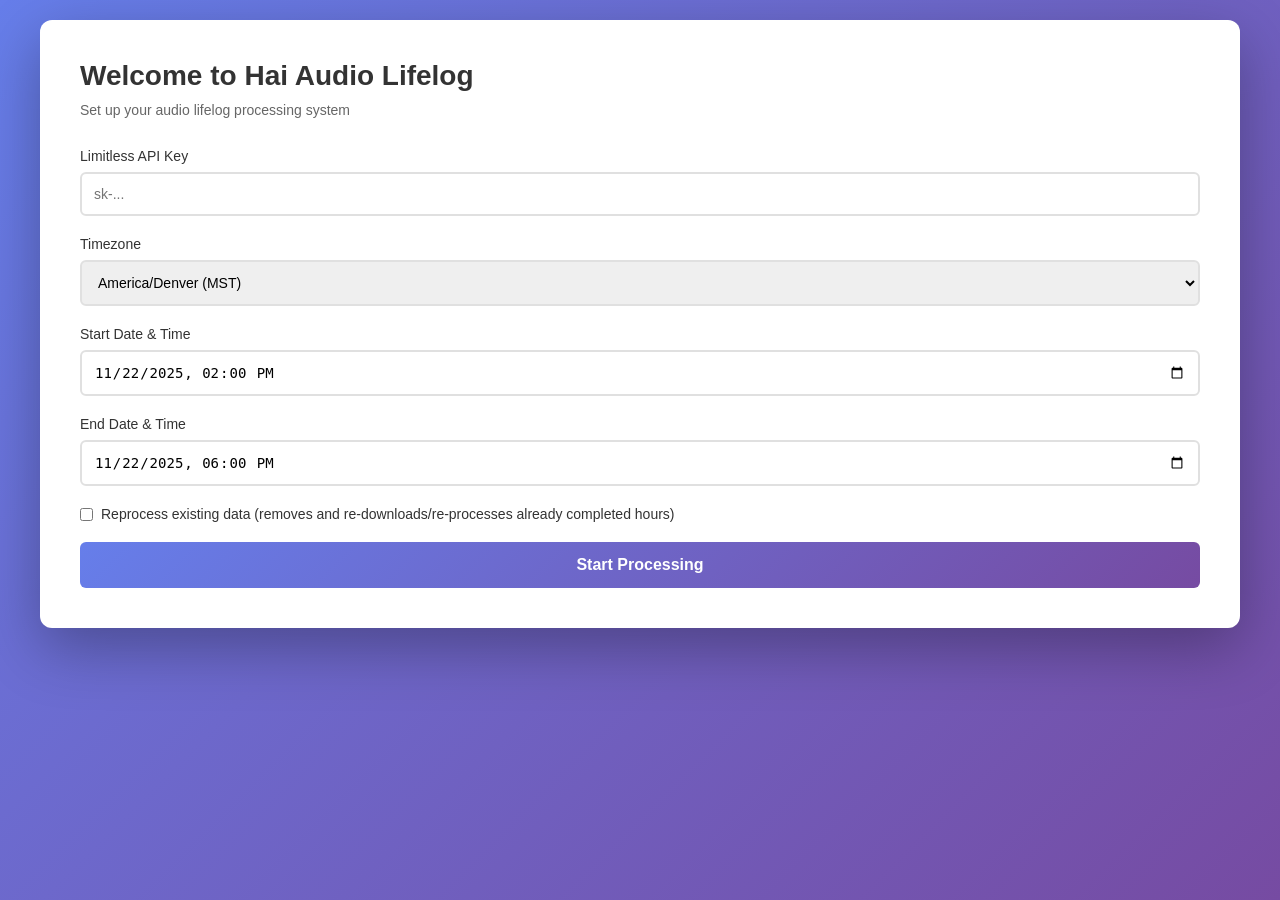
==== onboard/templates/index.html @ 4b1d49b9 "checkpoint: semi-working onboarding server with progress tracking - Added datetime range picker UI (" ====
<!DOCTYPE html>
<html lang="en">
<head>
    <meta charset="UTF-8">
    <meta name="viewport" content="width=device-width, initial-scale=1.0">
    <title>Hai Audio Lifelog - Setup</title>
    <style>
        * {
            margin: 0;
            padding: 0;
            box-sizing: border-box;
        }

        body {
            font-family: -apple-system, BlinkMacSystemFont, 'Segoe UI', Roboto, Oxygen, Ubuntu, Cantarell, sans-serif;
            background: linear-gradient(135deg, #667eea 0%, #764ba2 100%);
            min-height: 100vh;
            padding: 20px;
        }

        .container {
            background: white;
            border-radius: 12px;
            box-shadow: 0 20px 60px rgba(0, 0, 0, 0.3);
            max-width: 1200px;
            margin: 0 auto;
            padding: 40px;
        }

        h1 {
            color: #333;
            margin-bottom: 10px;
            font-size: 28px;
        }

        .subtitle {
            color: #666;
            margin-bottom: 30px;
            font-size: 14px;
        }

        .form-group {
            margin-bottom: 20px;
        }

        label {
            display: block;
            margin-bottom: 8px;
            color: #333;
            font-weight: 500;
            font-size: 14px;
        }

        input[type="text"],
        input[type="date"],
        input[type="datetime-local"],
        select {
            width: 100%;
            padding: 12px;
            border: 2px solid #e0e0e0;
            border-radius: 6px;
            font-size: 14px;
            transition: border-color 0.3s;
        }

        input:focus, select:focus {
            outline: none;
            border-color: #667eea;
        }

        button {
            width: 100%;
            padding: 14px;
            background: linear-gradient(135deg, #667eea 0%, #764ba2 100%);
            color: white;
            border: none;
            border-radius: 6px;
            font-size: 16px;
            font-weight: 600;
            cursor: pointer;
            transition: transform 0.2s, box-shadow 0.2s;
        }

        button:hover:not(:disabled) {
            transform: translateY(-2px);
            box-shadow: 0 4px 12px rgba(102, 126, 234, 0.4);
        }

        button:disabled {
            opacity: 0.6;
            cursor: not-allowed;
        }

        .date-selection {
            margin-bottom: 20px;
        }

        .date-range-inputs {
            display: flex;
            gap: 10px;
            margin-bottom: 10px;
        }

        .date-range-inputs input {
            flex: 1;
        }

        .date-list {
            max-height: 200px;
            overflow-y: auto;
            border: 2px solid #e0e0e0;
            border-radius: 6px;
            padding: 10px;
            margin-top: 10px;
        }

        .date-checkbox {
            display: flex;
            align-items: center;
            padding: 8px;
            margin: 4px 0;
        }

        .date-checkbox input[type="checkbox"] {
            width: auto;
            margin-right: 10px;
        }

        .status {
            margin-top: 30px;
            display: none;
        }

        .status.active {
            display: block;
        }

        .progress-table {
            width: 100%;
            border-collapse: collapse;
            margin-top: 20px;
        }

        .progress-table th,
        .progress-table td {
            padding: 12px;
            text-align: left;
            border-bottom: 1px solid #e0e0e0;
        }

        .progress-table th {
            background: #f5f5f5;
            font-weight: 600;
            color: #333;
            position: sticky;
            top: 0;
        }

        .progress-table tr:hover {
            background: #f9f9f9;
        }

        .stage-cell {
            min-width: 150px;
        }

        .progress-container {
            display: flex;
            align-items: center;
            gap: 8px;
        }

        .progress-bar {
            flex: 1;
            height: 20px;
            background: #e0e0e0;
            border-radius: 10px;
            overflow: hidden;
            position: relative;
        }

        .progress-fill {
            height: 100%;
            background: linear-gradient(90deg, #667eea 0%, #764ba2 100%);
            transition: width 0.3s;
            width: 0%;
        }

        .progress-fill.done {
            background: #27ae60;
        }

        .checkmark {
            color: #27ae60;
            font-size: 18px;
            font-weight: bold;
        }

        .error {
            color: #e74c3c;
            font-size: 12px;
            margin-top: 4px;
        }

        .overall-progress {
            margin-top: 20px;
            padding: 15px;
            background: #f5f5f5;
            border-radius: 6px;
        }

        .overall-progress h3 {
            margin-bottom: 10px;
            color: #333;
        }

        .error-message {
            color: #e74c3c;
            margin-top: 10px;
            padding: 10px;
            background: #fee;
            border-radius: 4px;
            font-size: 14px;
        }
    </style>
</head>
<body>
    <div class="container">
        <h1>Welcome to Hai Audio Lifelog</h1>
        <p class="subtitle">Set up your audio lifelog processing system</p>

        <div id="onboarding">
            <form id="setupForm">
                <div class="form-group">
                    <label for="apiKey">Limitless API Key</label>
                    <input type="text" id="apiKey" name="apiKey" required 
                           placeholder="sk-..." autocomplete="off">
                </div>

                <div class="form-group">
                    <label for="timezone">Timezone</label>
                    <select id="timezone" name="timezone">
                        <option value="America/Denver">America/Denver (MST)</option>
                        <option value="America/Los_Angeles">America/Los_Angeles (PST)</option>
                        <option value="America/New_York">America/New_York (EST)</option>
                        <option value="UTC">UTC</option>
                    </select>
                </div>

                <div class="form-group">
                    <label for="startTime">Start Date & Time</label>
                    <input type="datetime-local" id="startTime" name="startTime" required>
                </div>

                <div class="form-group">
                    <label for="endTime">End Date & Time</label>
                    <input type="datetime-local" id="endTime" name="endTime" required>
                </div>

                <div class="form-group">
                    <label style="display: flex; align-items: center; gap: 8px; cursor: pointer;">
                        <input type="checkbox" id="reprocess" name="reprocess" style="width: auto; margin: 0;">
                        <span>Reprocess existing data (removes and re-downloads/re-processes already completed hours)</span>
                    </label>
                </div>

                <button type="submit" id="submitBtn">Start Processing</button>
            </form>
        </div>

        <div id="status" class="status">
            <div style="display: flex; justify-content: space-between; align-items: center; margin-bottom: 20px;">
                <h3 style="margin: 0;">Processing Status</h3>
                <button id="cancelBtn" style="display: none; padding: 8px 16px; background: #e74c3c; color: white; border: none; border-radius: 6px; cursor: pointer; font-size: 14px; font-weight: 600;" onclick="cancelJob()">Cancel Processing</button>
            </div>
            <div class="overall-progress">
                <h3>Overall Progress</h3>
                <div class="progress-bar">
                    <div class="progress-fill" id="overallProgressFill"></div>
                </div>
                <div style="text-align: center; margin-top: 8px; color: #666; font-size: 14px;">
                    <span id="overallProgressText">0%</span>
                </div>
            </div>

            <table class="progress-table" id="progressTable">
                <thead>
                    <tr>
                        <th>Time</th>
                        <th>Lifelog</th>
                        <th>Audio</th>
                        <th>Diarize</th>
                    </tr>
                </thead>
                <tbody id="progressTableBody">
                </tbody>
            </table>

            <div id="errorMessage" class="error-message" style="display: none;"></div>
        </div>
    </div>

    <script>
        let jobId = null;
        let pollInterval = null;

        // Form submission
        document.getElementById('setupForm').addEventListener('submit', async (e) => {
            e.preventDefault();

            const apiKey = document.getElementById('apiKey').value;
            const timezone = document.getElementById('timezone').value;
            const startTime = document.getElementById('startTime').value;
            const endTime = document.getElementById('endTime').value;
            const reprocess = document.getElementById('reprocess').checked;

            if (!startTime || !endTime) {
                alert('Please select both start and end times');
                return;
            }

            const start = new Date(startTime);
            const end = new Date(endTime);

            if (start >= end) {
                alert('End time must be after start time');
                return;
            }

            // Hide form, show status
            document.getElementById('onboarding').style.display = 'none';
            document.getElementById('status').classList.add('active');

            // Initialize progress table (will be populated from server response)
            document.getElementById('progressTableBody').innerHTML = '<tr><td colspan="4" style="text-align: center; padding: 20px;">Initializing...</td></tr>';

            try {
                const response = await fetch('/api/submit', {
                    method: 'POST',
                    headers: {
                        'Content-Type': 'application/json',
                    },
                    body: JSON.stringify({
                        apiKey: apiKey,
                        startTime: start.toISOString(),
                        endTime: end.toISOString(),
                        timezone: timezone,
                        reprocess: reprocess,
                    }),
                });

                if (!response.ok) {
                    const error = await response.text();
                    throw new Error(error);
                }

                const data = await response.json();
                jobId = data.jobId;

                // Show cancel button
                document.getElementById('cancelBtn').style.display = 'block';

                // Start polling
                pollStatus();
            } catch (error) {
                showError(error.message);
            }
        });

        function initializeProgressTable(hourProgress) {
            const tbody = document.getElementById('progressTableBody');
            const hours = Object.keys(hourProgress || {}).sort();
            
            if (hours.length === 0) {
                tbody.innerHTML = '<tr><td colspan="4" style="text-align: center; padding: 20px;">No hours to process</td></tr>';
                return;
            }
            
            tbody.innerHTML = hours.map(hour => `
                <tr data-hour="${hour}">
                    <td>${formatHour(hour)}</td>
                    <td class="stage-cell" data-stage="lifelog">
                        <div class="progress-container">
                            <div class="progress-bar">
                                <div class="progress-fill" style="width: 0%"></div>
                            </div>
                            <span class="checkmark" style="display: none;">✓</span>
                        </div>
                    </td>
                    <td class="stage-cell" data-stage="audio">
                        <div class="progress-container">
                            <div class="progress-bar">
                                <div class="progress-fill" style="width: 0%"></div>
                            </div>
                            <span class="checkmark" style="display: none;">✓</span>
                        </div>
                    </td>
                    <td class="stage-cell" data-stage="diarize">
                        <div class="progress-container">
                            <div class="progress-bar">
                                <div class="progress-fill" style="width: 0%"></div>
                            </div>
                            <span class="checkmark" style="display: none;">✓</span>
                        </div>
                    </td>
                </tr>
            `).join('');
        }

        function formatHour(hourStr) {
            // Format "2025-11-22 15:04" to "2025-11-22 15:00"
            const [date, time] = hourStr.split(' ');
            const [hour] = time.split(':');
            return `${date} ${hour}:00`;
        }

        async function pollStatus() {
            if (!jobId) return;

            try {
                const response = await fetch(`/api/status?jobId=${jobId}`);
                if (!response.ok) {
                    throw new Error('Failed to get status');
                }

                const job = await response.json();
                updateProgress(job);

                // Continue polling if not completed, failed, or cancelled
                if (job.status === 'completed' || job.status === 'failed' || job.status === 'cancelled') {
                    if (pollInterval) {
                        clearInterval(pollInterval);
                    }
                    // Hide cancel button
                    document.getElementById('cancelBtn').style.display = 'none';
                    if (job.status === 'failed') {
                        showError(job.error || 'Processing failed');
                    } else if (job.status === 'cancelled') {
                        showError('Processing was cancelled');
                    }
                } else {
                    // Poll again in 1 second
                    if (!pollInterval) {
                        pollInterval = setInterval(pollStatus, 1000);
                    }
                }
            } catch (error) {
                showError(error.message);
                if (pollInterval) {
                    clearInterval(pollInterval);
                }
            }
        }

        function updateProgress(job) {
            // Update overall progress
            document.getElementById('overallProgressFill').style.width = job.progress + '%';
            document.getElementById('overallProgressText').textContent = job.progress + '%';

            // Initialize table if needed
            if (job.hour_progress && Object.keys(job.hour_progress).length > 0) {
                const tbody = document.getElementById('progressTableBody');
                if (tbody.children.length === 0 || tbody.children[0].textContent.includes('Initializing')) {
                    initializeProgressTable(job.hour_progress);
                }
            }

            // Update per-hour progress
            for (const [hour, progress] of Object.entries(job.hour_progress || {})) {
                updateHourProgress(hour, progress);
            }
        }

        function updateHourProgress(hour, progress) {
            const row = document.querySelector(`tr[data-hour="${hour}"]`);
            if (!row) {
                // Row doesn't exist yet, initialize table
                initializeProgressTable({[hour]: progress});
                return;
            }

            // Update each stage
            ['lifelog', 'audio', 'diarize'].forEach(stage => {
                const cell = row.querySelector(`td[data-stage="${stage}"]`);
                if (!cell) return;

                const progressFill = cell.querySelector('.progress-fill');
                const checkmark = cell.querySelector('.checkmark');
                const status = progress[stage];
                const stageProgress = progress[`${stage}_progress`] || 0;

                if (status === 'done') {
                    progressFill.style.width = '100%';
                    progressFill.classList.add('done');
                    checkmark.style.display = 'inline';
                } else if (status === 'running') {
                    progressFill.style.width = stageProgress + '%';
                    progressFill.classList.remove('done');
                    checkmark.style.display = 'none';
                } else if (status === 'failed') {
                    progressFill.style.width = '100%';
                    progressFill.style.background = '#e74c3c';
                    checkmark.style.display = 'none';
                    // Only show error message if it exists and hasn't been shown already
                    if (progress.error && progress.error.trim() !== '') {
                        // Check if error div already exists
                        let errorDiv = cell.querySelector('.error');
                        if (!errorDiv) {
                            errorDiv = document.createElement('div');
                            errorDiv.className = 'error';
                            cell.appendChild(errorDiv);
                        }
                        errorDiv.textContent = progress.error;
                    }
                } else {
                    progressFill.style.width = '0%';
                    progressFill.classList.remove('done');
                    checkmark.style.display = 'none';
                }
            });
        }

        function showError(message) {
            const errorDiv = document.getElementById('errorMessage');
            errorDiv.textContent = message;
            errorDiv.style.display = 'block';
        }

        async function cancelJob() {
            if (!jobId) return;

            if (!confirm('Are you sure you want to cancel processing? This will stop all current operations.')) {
                return;
            }

            try {
                const response = await fetch(`/api/cancel?jobId=${jobId}`, {
                    method: 'POST',
                });

                if (!response.ok) {
                    throw new Error('Failed to cancel job');
                }

                // Stop polling
                if (pollInterval) {
                    clearInterval(pollInterval);
                    pollInterval = null;
                }

                // Hide cancel button
                document.getElementById('cancelBtn').style.display = 'none';

                // Update status
                showError('Processing cancelled');
            } catch (error) {
                showError('Failed to cancel: ' + error.message);
            }
        }

        // Set default time range (Nov 22, 2025, 2pm-6pm)
        const startTime = new Date(2025, 10, 22, 14, 0, 0); // Nov 22, 2025, 2pm (month is 0-indexed)
        const endTime = new Date(2025, 10, 22, 18, 0, 0); // Nov 22, 2025, 6pm
        
        // Format for datetime-local input (YYYY-MM-DDTHH:mm)
        const formatDateTimeLocal = (date) => {
            const year = date.getFullYear();
            const month = String(date.getMonth() + 1).padStart(2, '0');
            const day = String(date.getDate()).padStart(2, '0');
            const hours = String(date.getHours()).padStart(2, '0');
            const minutes = String(date.getMinutes()).padStart(2, '0');
            return `${year}-${month}-${day}T${hours}:${minutes}`;
        };
        
        document.getElementById('startTime').value = formatDateTimeLocal(startTime);
        document.getElementById('endTime').value = formatDateTimeLocal(endTime);
    </script>
</body>
</html>
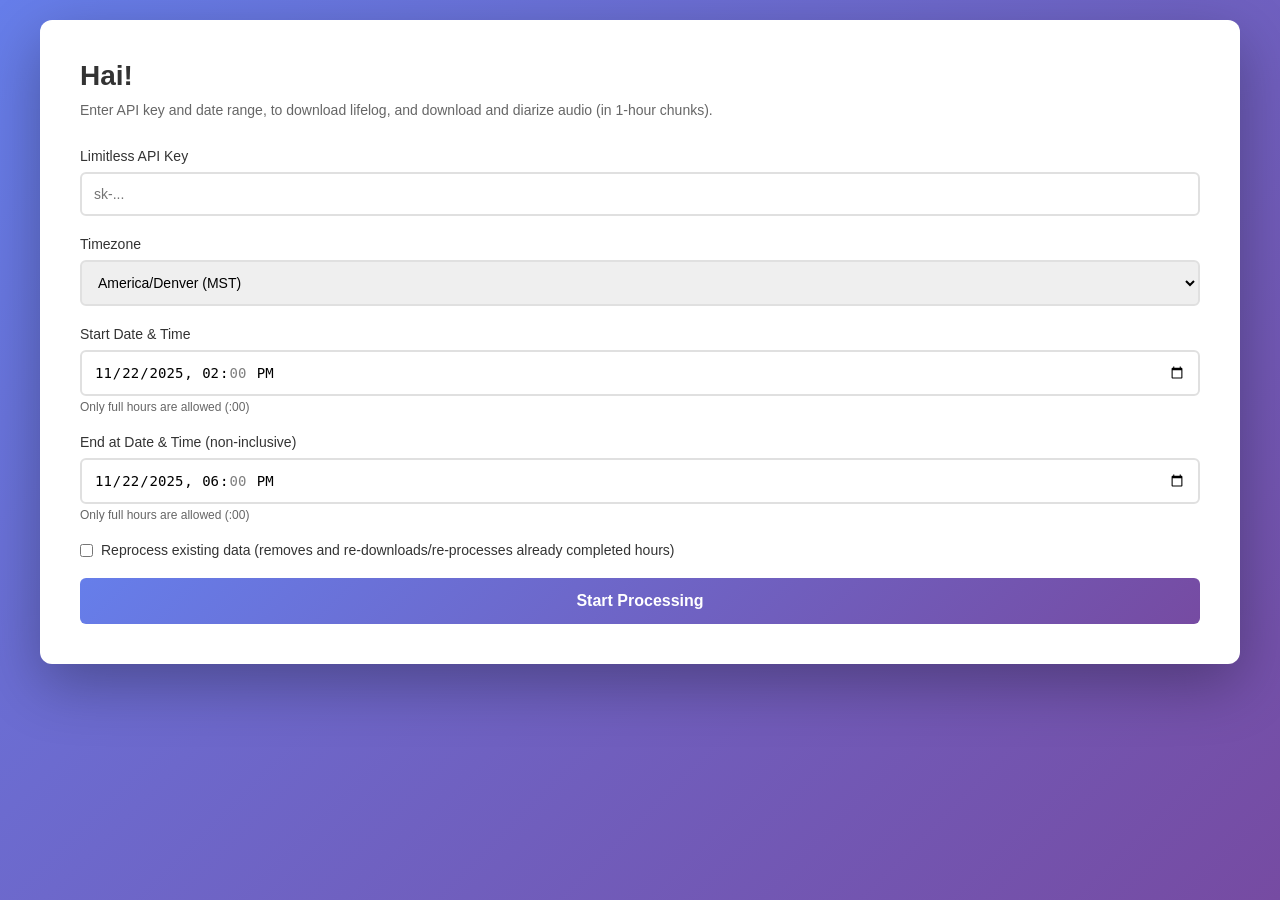
==== commit 99eda63c: "Implement onboarding server with UTC-based storage and improved UI - Convert all file storage to UTC" ====
--- a/onboard/templates/index.html
+++ b/onboard/templates/index.html
@@ -184,10 +184,28 @@
             background: linear-gradient(90deg, #667eea 0%, #764ba2 100%);
             transition: width 0.3s;
             width: 0%;
+            position: relative;
+            overflow: hidden;
+        }
+
+        .progress-fill.running {
+            background: linear-gradient(90deg, #667eea 0%, #764ba2 100%);
+            background-size: 200% 100%;
+            animation: progressWave 2s linear infinite;
+        }
+
+        @keyframes progressWave {
+            0% {
+                background-position: -200% 0%;
+            }
+            100% {
+                background-position: 0% 0%;
+            }
         }
 
         .progress-fill.done {
             background: #27ae60;
+            animation: none;
         }
 
         .checkmark {
@@ -226,8 +244,8 @@
 </head>
 <body>
     <div class="container">
-        <h1>Welcome to Hai Audio Lifelog</h1>
-        <p class="subtitle">Set up your audio lifelog processing system</p>
+        <h1>Hai!</h1>
+        <p class="subtitle">Enter API key and date range, to download lifelog, and download and diarize audio (in 1-hour chunks).</p>
 
         <div id="onboarding">
             <form id="setupForm">
@@ -249,12 +267,14 @@
 
                 <div class="form-group">
                     <label for="startTime">Start Date & Time</label>
-                    <input type="datetime-local" id="startTime" name="startTime" required>
+                    <input type="datetime-local" id="startTime" name="startTime" required step="3600">
+                    <small style="color: #666; font-size: 12px; display: block; margin-top: 4px;">Only full hours are allowed (:00)</small>
                 </div>
 
                 <div class="form-group">
-                    <label for="endTime">End Date & Time</label>
-                    <input type="datetime-local" id="endTime" name="endTime" required>
+                    <label for="endTime">End at Date & Time (non-inclusive)</label>
+                    <input type="datetime-local" id="endTime" name="endTime" required step="3600">
+                    <small style="color: #666; font-size: 12px; display: block; margin-top: 4px;">Only full hours are allowed (:00)</small>
                 </div>
 
                 <div class="form-group">
@@ -270,7 +290,10 @@
 
         <div id="status" class="status">
             <div style="display: flex; justify-content: space-between; align-items: center; margin-bottom: 20px;">
-                <h3 style="margin: 0;">Processing Status</h3>
+                <div style="display: flex; align-items: center; gap: 12px;">
+                    <h3 style="margin: 0;">Processing Status</h3>
+                    <button id="getMoreBtn" style="padding: 8px 16px; background: #667eea; color: white; border: none; border-radius: 6px; cursor: pointer; font-size: 14px; font-weight: 600;" onclick="resetToInitialState()">Get More!</button>
+                </div>
                 <button id="cancelBtn" style="display: none; padding: 8px 16px; background: #e74c3c; color: white; border: none; border-radius: 6px; cursor: pointer; font-size: 14px; font-weight: 600;" onclick="cancelJob()">Cancel Processing</button>
             </div>
             <div class="overall-progress">
@@ -287,9 +310,9 @@
                 <thead>
                     <tr>
                         <th>Time</th>
-                        <th>Lifelog</th>
-                        <th>Audio</th>
-                        <th>Diarize</th>
+                        <th>Download Lifelog</th>
+                        <th>Download Audio</th>
+                        <th>Diarize Audio</th>
                     </tr>
                 </thead>
                 <tbody id="progressTableBody">
@@ -310,22 +333,42 @@
 
             const apiKey = document.getElementById('apiKey').value;
             const timezone = document.getElementById('timezone').value;
-            const startTime = document.getElementById('startTime').value;
-            const endTime = document.getElementById('endTime').value;
+            const startTimeInput = document.getElementById('startTime');
+            const endTimeInput = document.getElementById('endTime');
             const reprocess = document.getElementById('reprocess').checked;
 
-            if (!startTime || !endTime) {
+            if (!startTimeInput.value || !endTimeInput.value) {
                 alert('Please select both start and end times');
                 return;
             }
 
-            const start = new Date(startTime);
-            const end = new Date(endTime);
+            // datetime-local input gives us a string like "2025-11-22T14:00" in local time
+            // Convert to Date object (interprets as local time), then to ISO string
+            const start = new Date(startTimeInput.value);
+            const end = new Date(endTimeInput.value);
 
             if (start >= end) {
-                alert('End time must be after start time');
+                alert('End time must be after start time (non-inclusive)');
                 return;
             }
+            
+            // Validate that minutes are :00 (only full hours allowed)
+            const startMinutes = start.getMinutes();
+            const endMinutes = end.getMinutes();
+            if (startMinutes !== 0) {
+                alert('Start time must be on the hour (:00). Only full hours are allowed.');
+                startTimeInput.focus();
+                return;
+            }
+            if (endMinutes !== 0) {
+                alert('End time must be on the hour (:00). Only full hours are allowed.');
+                endTimeInput.focus();
+                return;
+            }
+            
+            // Convert to ISO strings (includes timezone offset)
+            const startISO = start.toISOString();
+            const endISO = end.toISOString();
 
             // Hide form, show status
             document.getElementById('onboarding').style.display = 'none';
@@ -342,8 +385,8 @@
                     },
                     body: JSON.stringify({
                         apiKey: apiKey,
-                        startTime: start.toISOString(),
-                        endTime: end.toISOString(),
+                        startTime: startISO,
+                        endTime: endISO,
                         timezone: timezone,
                         reprocess: reprocess,
                     }),
@@ -357,8 +400,9 @@
                 const data = await response.json();
                 jobId = data.jobId;
 
-                // Show cancel button
+                // Show cancel button, hide Get More button
                 document.getElementById('cancelBtn').style.display = 'block';
+                document.getElementById('getMoreBtn').style.display = 'none';
 
                 // Start polling
                 pollStatus();
@@ -376,9 +420,12 @@
                 return;
             }
             
-            tbody.innerHTML = hours.map(hour => `
+            tbody.innerHTML = hours.map(hour => {
+                const progress = hourProgress[hour];
+                const displayHour = (progress && progress.display_hour) ? progress.display_hour : formatHour(hour);
+                return `
                 <tr data-hour="${hour}">
-                    <td>${formatHour(hour)}</td>
+                    <td>${displayHour}</td>
                     <td class="stage-cell" data-stage="lifelog">
                         <div class="progress-container">
                             <div class="progress-bar">
@@ -404,7 +451,8 @@
                         </div>
                     </td>
                 </tr>
-            `).join('');
+            `;
+            }).join('');
         }
 
         function formatHour(hourStr) {
@@ -431,8 +479,9 @@
                     if (pollInterval) {
                         clearInterval(pollInterval);
                     }
-                    // Hide cancel button
+                    // Hide cancel button, show Get More button
                     document.getElementById('cancelBtn').style.display = 'none';
+                    document.getElementById('getMoreBtn').style.display = 'block';
                     if (job.status === 'failed') {
                         showError(job.error || 'Processing failed');
                     } else if (job.status === 'cancelled') {
@@ -454,8 +503,23 @@
 
         function updateProgress(job) {
             // Update overall progress
-            document.getElementById('overallProgressFill').style.width = job.progress + '%';
+            const overallFill = document.getElementById('overallProgressFill');
+            overallFill.style.width = job.progress + '%';
             document.getElementById('overallProgressText').textContent = job.progress + '%';
+            
+            // Add animation if processing, mark as done if completed
+            if (job.status === 'completed') {
+                overallFill.classList.add('done');
+                overallFill.classList.remove('running');
+            } else if (job.status === 'processing' && job.progress > 0 && job.progress < 100) {
+                overallFill.classList.add('running');
+                overallFill.classList.remove('done');
+            } else {
+                overallFill.classList.remove('running');
+                if (job.progress === 100) {
+                    overallFill.classList.add('done');
+                }
+            }
 
             // Initialize table if needed
             if (job.hour_progress && Object.keys(job.hour_progress).length > 0) {
@@ -492,12 +556,15 @@
                 if (status === 'done') {
                     progressFill.style.width = '100%';
                     progressFill.classList.add('done');
+                    progressFill.classList.remove('running');
                     checkmark.style.display = 'inline';
                 } else if (status === 'running') {
                     progressFill.style.width = stageProgress + '%';
                     progressFill.classList.remove('done');
+                    progressFill.classList.add('running');
                     checkmark.style.display = 'none';
                 } else if (status === 'failed') {
+                    progressFill.classList.remove('running');
                     progressFill.style.width = '100%';
                     progressFill.style.background = '#e74c3c';
                     checkmark.style.display = 'none';
@@ -515,6 +582,7 @@
                 } else {
                     progressFill.style.width = '0%';
                     progressFill.classList.remove('done');
+                    progressFill.classList.remove('running');
                     checkmark.style.display = 'none';
                 }
             });
@@ -523,7 +591,7 @@
         function showError(message) {
             const errorDiv = document.getElementById('errorMessage');
             errorDiv.textContent = message;
-            errorDiv.style.display = 'block';
+            errorDiv.style.display = message ? 'block' : 'none';
         }
 
         async function cancelJob() {
@@ -548,8 +616,9 @@
                     pollInterval = null;
                 }
 
-                // Hide cancel button
+                // Hide cancel button, show Get More button
                 document.getElementById('cancelBtn').style.display = 'none';
+                document.getElementById('getMoreBtn').style.display = 'block';
 
                 // Update status
                 showError('Processing cancelled');
@@ -558,11 +627,67 @@
             }
         }
 
-        // Set default time range (Nov 22, 2025, 2pm-6pm)
-        const startTime = new Date(2025, 10, 22, 14, 0, 0); // Nov 22, 2025, 2pm (month is 0-indexed)
-        const endTime = new Date(2025, 10, 22, 18, 0, 0); // Nov 22, 2025, 6pm
+        function resetToInitialState() {
+            // Stop any polling
+            if (pollInterval) {
+                clearInterval(pollInterval);
+                pollInterval = null;
+            }
+
+            // Clear job ID
+            jobId = null;
+
+            // Save the API key value
+            const savedApiKey = document.getElementById('apiKey').value;
+
+            // Hide status section, show onboarding form
+            document.getElementById('status').classList.remove('active');
+            document.getElementById('onboarding').style.display = 'block';
+
+            // Reset form fields (except API key)
+            document.getElementById('apiKey').value = savedApiKey; // Restore API key
+            document.getElementById('timezone').value = 'America/Denver'; // Reset to default
+            document.getElementById('reprocess').checked = false; // Uncheck reprocess
+
+            // Reset date/time inputs to defaults
+            const startTime = new Date(2025, 10, 22, 14, 0, 0);
+            const endTime = new Date(2025, 10, 22, 18, 0, 0);
+            const formatDateTimeLocal = (date) => {
+                const year = date.getFullYear();
+                const month = String(date.getMonth() + 1).padStart(2, '0');
+                const day = String(date.getDate()).padStart(2, '0');
+                const hours = String(date.getHours()).padStart(2, '0');
+                const minutes = String(date.getMinutes()).padStart(2, '0');
+                return `${year}-${month}-${day}T${hours}:${minutes}`;
+            };
+            document.getElementById('startTime').value = formatDateTimeLocal(startTime);
+            document.getElementById('endTime').value = formatDateTimeLocal(endTime);
+
+            // Reset progress table
+            document.getElementById('progressTableBody').innerHTML = '';
+
+            // Reset overall progress
+            const overallFill = document.getElementById('overallProgressFill');
+            overallFill.style.width = '0%';
+            overallFill.classList.remove('running', 'done');
+            document.getElementById('overallProgressText').textContent = '0%';
+
+            // Hide cancel button, show Get More button
+            document.getElementById('cancelBtn').style.display = 'none';
+            document.getElementById('getMoreBtn').style.display = 'block';
+
+            // Clear error messages
+            showError('');
+        }
+
+        // Set default time range (Nov 22, 2025, 2pm-6pm in local timezone)
+        // datetime-local inputs work in the browser's local timezone
+        // Create dates in local timezone (not UTC)
+        const startTime = new Date(2025, 10, 22, 14, 0, 0); // Nov 22, 2025, 2pm local time (month is 0-indexed)
+        const endTime = new Date(2025, 10, 22, 18, 0, 0); // Nov 22, 2025, 6pm local time
         
         // Format for datetime-local input (YYYY-MM-DDTHH:mm)
+        // Note: datetime-local doesn't include timezone, it uses browser's local timezone
         const formatDateTimeLocal = (date) => {
             const year = date.getFullYear();
             const month = String(date.getMonth() + 1).padStart(2, '0');
@@ -574,6 +699,31 @@
         
         document.getElementById('startTime').value = formatDateTimeLocal(startTime);
         document.getElementById('endTime').value = formatDateTimeLocal(endTime);
+        
+        // Add event listeners to validate minutes are always :00
+        function validateMinutes(input) {
+            input.addEventListener('change', function() {
+                const date = new Date(this.value);
+                if (date.getMinutes() !== 0) {
+                    alert('Only full hours are allowed (:00). Minutes will be reset to :00.');
+                    // Reset to :00
+                    date.setMinutes(0);
+                    this.value = formatDateTimeLocal(date);
+                }
+            });
+            
+            // Also validate on blur in case user manually types
+            input.addEventListener('blur', function() {
+                const date = new Date(this.value);
+                if (date.getMinutes() !== 0) {
+                    date.setMinutes(0);
+                    this.value = formatDateTimeLocal(date);
+                }
+            });
+        }
+        
+        validateMinutes(document.getElementById('startTime'));
+        validateMinutes(document.getElementById('endTime'));
     </script>
 </body>
 </html>
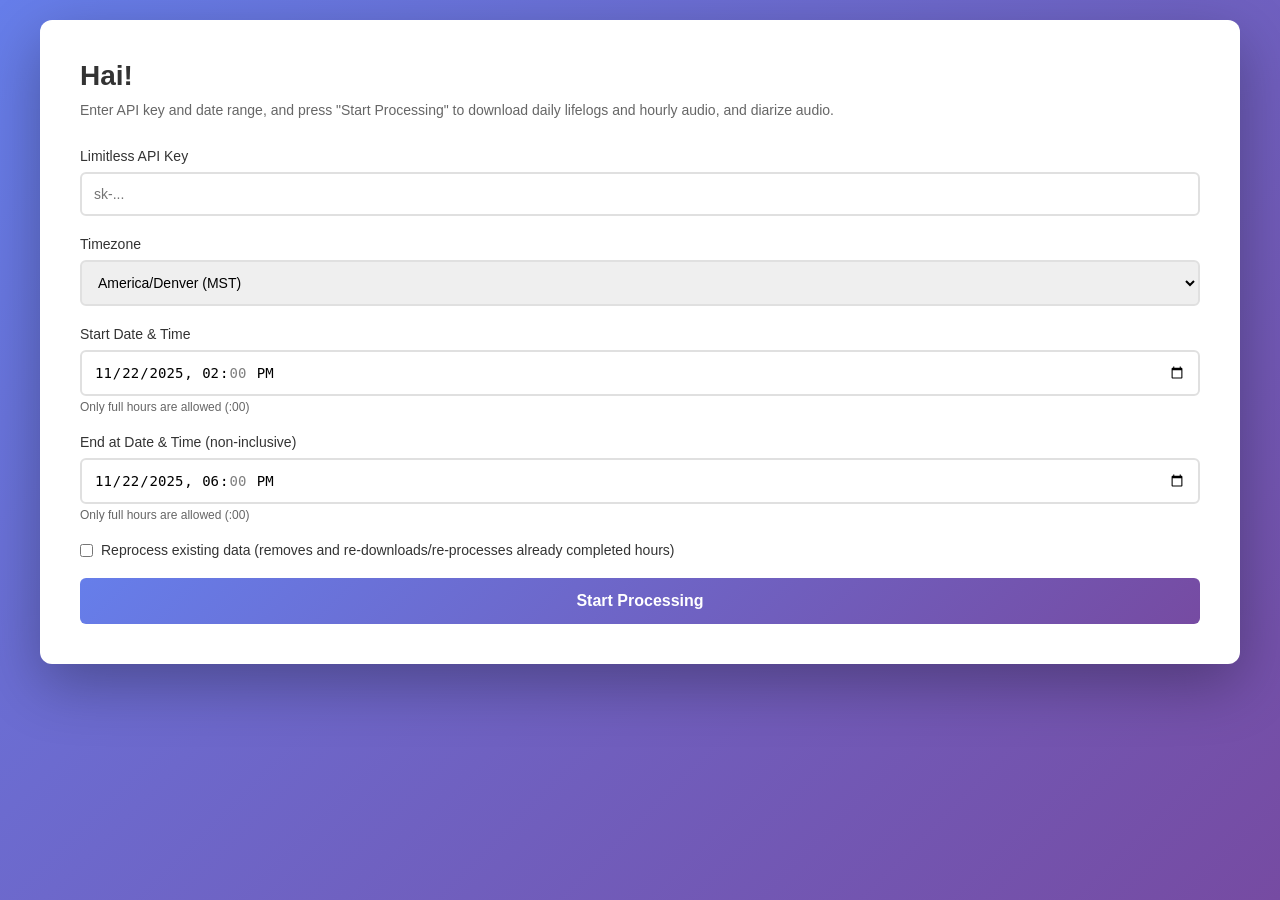
==== commit 08bba9e1: "doc(onboard): slight clarification" ====
--- a/onboard/templates/index.html
+++ b/onboard/templates/index.html
@@ -245,7 +245,7 @@
 <body>
     <div class="container">
         <h1>Hai!</h1>
-        <p class="subtitle">Enter API key and date range, to download lifelog, and download and diarize audio (in 1-hour chunks).</p>
+        <p class="subtitle">Enter API key and date range, and press "Start Processing" to download daily lifelogs and hourly audio, and diarize audio.</p>
 
         <div id="onboarding">
             <form id="setupForm">
